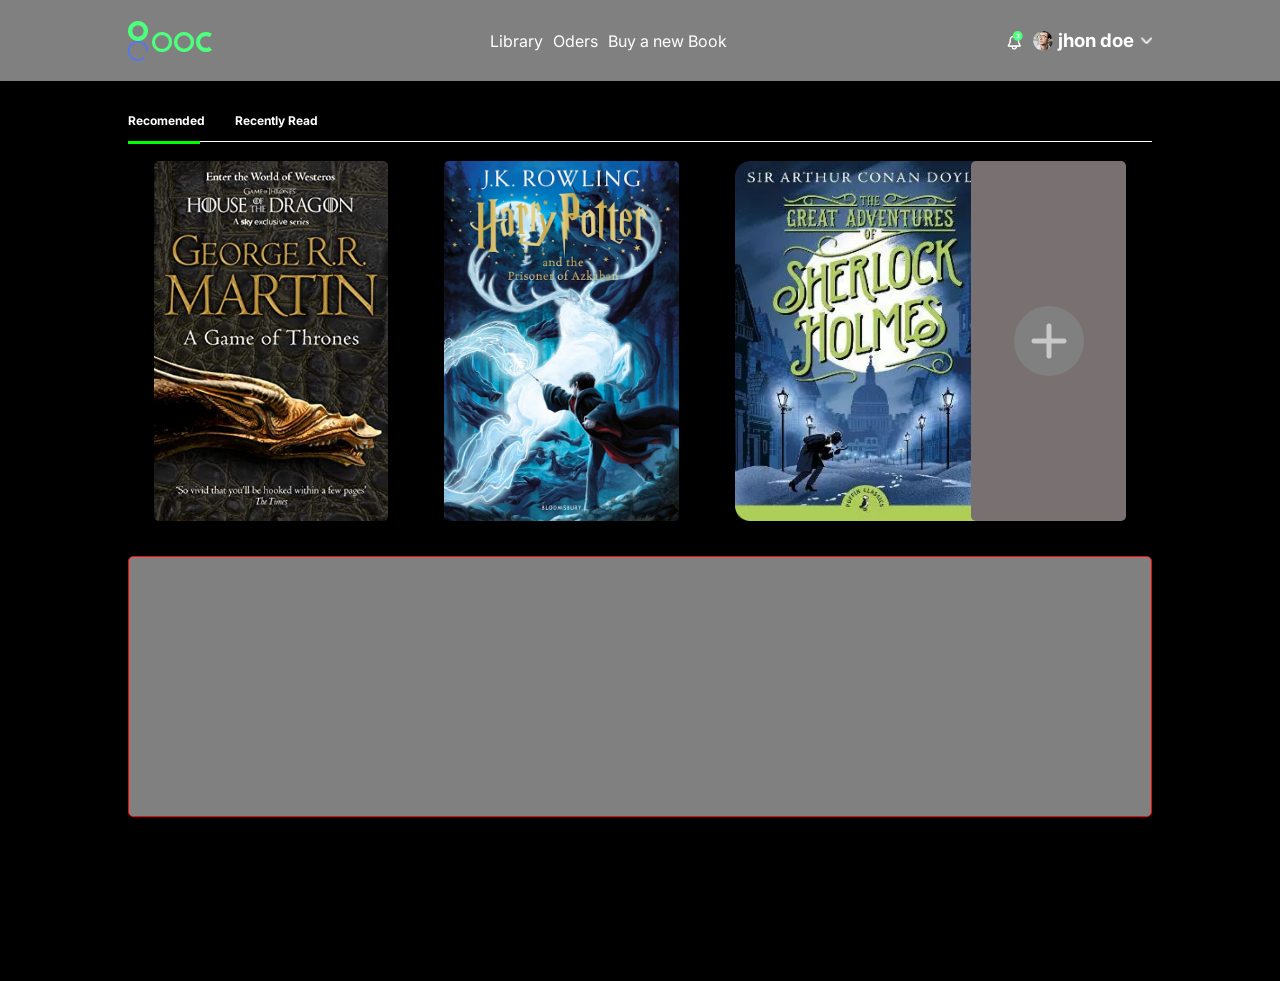
==== index.html @ 8d1c8d49 "add ui for now rest of backend later" ====
<!DOCTYPE html>
<html lang="en">

<head>
    <meta charset="UTF-8">
    <meta name="viewport" content="width=device-width, initial-scale=1.0">
    <title>Document</title>
    <link rel="stylesheet" href="style.css">
</head>

<body>
    <section class="top-header">
        <div class="top-header-container">
            <img src="./assets/images/logo.png" height="40" width="auto" alt="">
            <ul>
                <li>Library</li>
                <li>Oders</li>
                <li>Buy a new Book</li>
            </ul>
            <div class="notifications">
                <img src="./assets/icouns/notification-bell.png" alt="">
                <img src="./assets/icouns/profile pic.png" alt="">
                <h3>jhon doe</h3>
                <img class="arrow" src="./assets/icouns/down arrow.png" alt="">
            </div>

        </div>
    </section>
    <section class="bottom">
        <div class="bottom-recomended">
            <h1>Recomended</h1>
            <h1>Recently Read</h1>
        </div>
        <div class="bottom-line">
            <div class="green-line"></div>
        </div>

        <section class="card-grid">
            <div class="cards"><img src="./assets/images/game-of-thrones-the.jpg" alt=""></div>
            <div class="cards"><img src="./assets/images/harry-potter.jpg" alt=""></div>
            <div class="cards"><img src="./assets/images/sherlock-holems.jpg" alt=""></div>
            <div class="cards"></div>
            <div class="add-items cards">
                <div class="add-items__round-button">
                    <img src="./assets/icouns/cross.png" alt="">
                </div>
            </div>
        </section>
        <section class="book-details">
            
        </section>
    </section>


    <script src="autoRefresh.js"></script>
    <body>

</html>
---- style.css ----
@import url('https://fonts.googleapis.com/css2?family=Inter:wght@400;500;700&display=swap');

* {
    margin: 0;
    padding: 0;
    box-sizing: border-box;
    font-family: 'Inter';
}     

body {
    overflow: hidden;
} 

.top-header {
    background-color: gray;
    height: 9vh;
    /* border: 1px solid #ff0000; */
    display: flex;
    flex-direction: column;
    justify-content: center;
}

.top-header-container {
    display: flex;
    justify-content: space-between;
    align-items: center;
    color: white;
    margin: 0 10%;
    /* border: 1px solid #07e612; */
}

  
.top-header-container > ul {
    display: flex;
    flex-direction: row;
    gap: 10px;
}

.top-header-container > ul > li {
    list-style: none;
}

.top-header-container > .notifications {
    display: flex;
    flex-direction: row;
    justify-content: center;
    align-items: center;
}

.top-header-container > .notifications > img:not(.arrow) {
    height: 20px;
    width: auto;
    margin: 5px;
}

.top-header-container > .notifications > .arrow {
    height: 7px;
    width: auto;
    margin-left: 6px;
}

.bottom {
    background-color: black;
    height: 100vh;
    color: white;
    font-size: 0.5rem;
}

.bottom-recomended {
    display: flex;
    gap: 30px;
    /* margin: 0 10%; */
    padding: 2.5% 10% 1% 10%;
}

.bottom-line {
    background-color: #fff;
    height: 1px;
    margin: 0 10%;
}

.green-line {
    background-color: rgb(0, 255, 0);
    height: 3px;
    width: 7%;
}

.card-grid {
    display: flex;
    flex-direction: row;
    justify-content: space-between;
    /* border: 10px solid red; */
    height: 40%;
    width: 76%;
    margin: 1.5% auto 0 auto;
    /* background-color: #fff; */
}

.cards > img {
    height: 100%;
    width: auto;
    border-radius: 5px;
}

.card-grid > .add-items {
    /* height: 100%; */
    width: 16%;
    background-color: #797171;
    display: flex;
    justify-content: center;
    align-items: center;
    border-radius: 5px;
    margin-left: -14%;
}

.card-grid > .cards:hover {
    box-shadow: 0 0 30px #3491fc;
}

.add-items__round-button {
    height: 70px;
    width: 70px;
    border-radius: 50px;
    background-color: gray ;
    display: flex;
    justify-content: center;
    align-items: center;
}

.book-details {
    background-color: gray;
    border: 1px solid #fa0404;
    margin: 2.7% 10% 0 10%;
    height: 29%;
    border-radius: 5px;
}
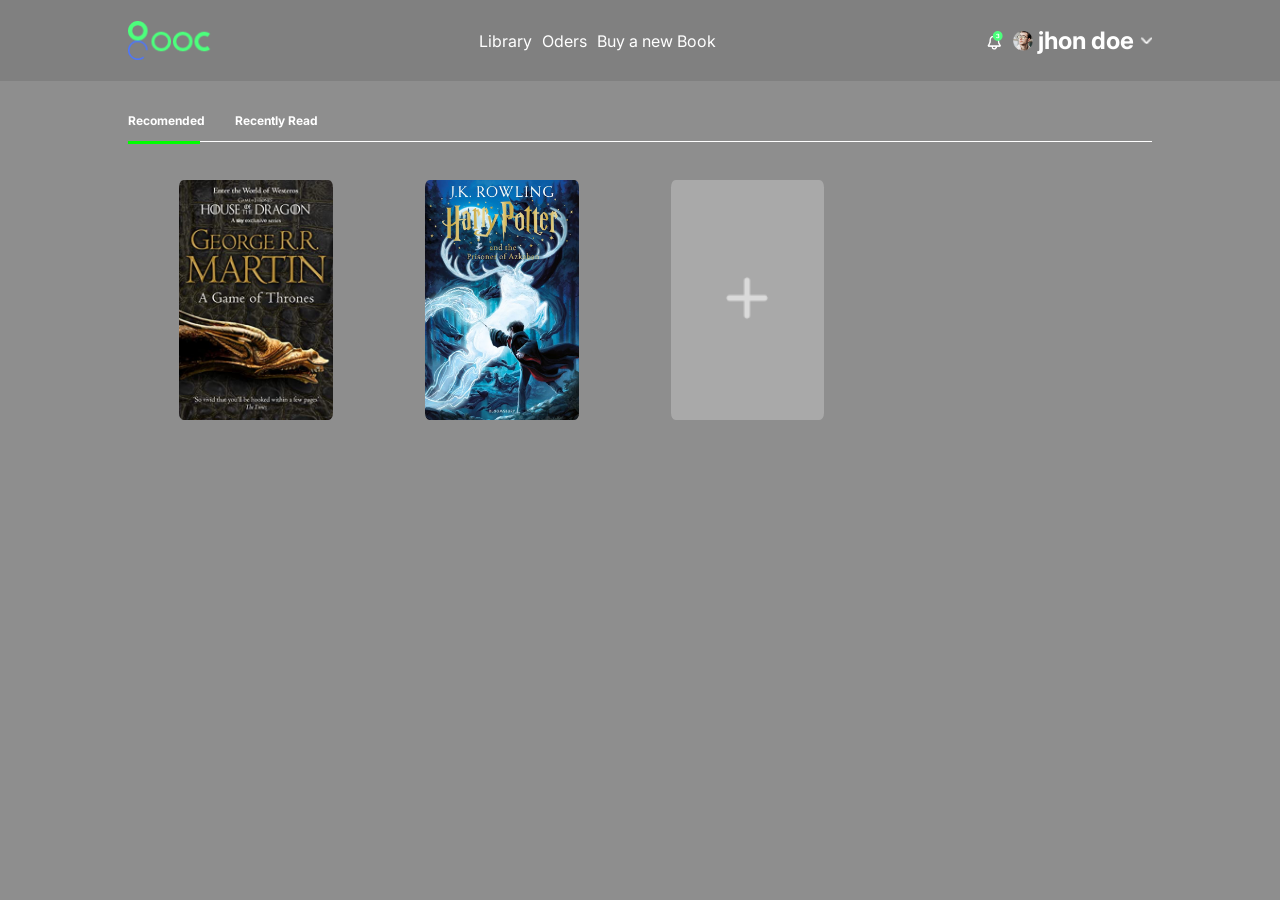
==== commit 3d45972f: "mvp is done" ====
--- a/index.html
+++ b/index.html
@@ -9,23 +9,26 @@
 </head>
 
 <body>
+    <!-- Top Navigaigation section start  -->
     <section class="top-header">
         <div class="top-header-container">
-            <img src="./assets/images/logo.png" height="40" width="auto" alt="">
+            <img src="./assets/images/logo.png" height="39" width="auto" alt="">
             <ul>
                 <li>Library</li>
                 <li>Oders</li>
                 <li>Buy a new Book</li>
             </ul>
             <div class="notifications">
-                <img src="./assets/icouns/notification-bell.png" alt="">
+                <img src="../assets/icouns/notification-bell.png" alt="">
                 <img src="./assets/icouns/profile pic.png" alt="">
-                <h3>jhon doe</h3>
-                <img class="arrow" src="./assets/icouns/down arrow.png" alt="">
+                <h2>jhon doe</h3>
+                    <img class="arrow" src="./assets/icouns/down arrow.png" alt="">
             </div>
-
         </div>
     </section>
+    <!-- Top Navigaigation section end -->
+
+    <!-- Top Recomended section start -->
     <section class="bottom">
         <div class="bottom-recomended">
             <h1>Recomended</h1>
@@ -34,25 +37,20 @@
         <div class="bottom-line">
             <div class="green-line"></div>
         </div>
+    </section>
+    <!-- Top Recomended section end -->
 
-        <section class="card-grid">
-            <div class="cards"><img src="./assets/images/game-of-thrones-the.jpg" alt=""></div>
-            <div class="cards"><img src="./assets/images/harry-potter.jpg" alt=""></div>
-            <div class="cards"><img src="./assets/images/sherlock-holems.jpg" alt=""></div>
-            <div class="cards"></div>
-            <div class="add-items cards">
-                <div class="add-items__round-button">
-                    <img src="./assets/icouns/cross.png" alt="">
-                </div>
-            </div>
-        </section>
-        <section class="book-details">
-            
-        </section>
+    <!-- Middle Body section start-->
+    <section class="card-grid">
+        <div class="cards">
+           
+        </div>
+
     </section>
+    <!-- Middle Body section end-->
 
+    <script src="script.js"></script>
 
-    <script src="autoRefresh.js"></script>
     <body>
 
 </html>
--- a/style.css
+++ b/style.css
@@ -5,12 +5,14 @@
     padding: 0;
     box-sizing: border-box;
     font-family: 'Inter';
-}     
+}
 
 body {
-    overflow: hidden;
-} 
+    /* overflow: hidden; */
+    background-color: rgba(0, 0, 0, 0.445);
+}
 
+/* Top Navigation section start */
 .top-header {
     background-color: gray;
     height: 9vh;
@@ -29,39 +31,41 @@
     /* border: 1px solid #07e612; */
 }
 
-  
-.top-header-container > ul {
+
+.top-header-container>ul {
     display: flex;
     flex-direction: row;
     gap: 10px;
 }
 
-.top-header-container > ul > li {
+.top-header-container>ul>li {
     list-style: none;
 }
 
-.top-header-container > .notifications {
+.top-header-container>.notifications {
     display: flex;
     flex-direction: row;
     justify-content: center;
     align-items: center;
 }
 
-.top-header-container > .notifications > img:not(.arrow) {
+.top-header-container>.notifications>img:not(.arrow) {
     height: 20px;
     width: auto;
     margin: 5px;
 }
 
-.top-header-container > .notifications > .arrow {
+.top-header-container>.notifications>.arrow {
     height: 7px;
     width: auto;
     margin-left: 6px;
 }
 
+/* Top Navigation section end */
+
+/* Top Recomended section start  */
 .bottom {
-    background-color: black;
-    height: 100vh;
+    /* height: 100vh; */
     color: white;
     font-size: 0.5rem;
 }
@@ -85,52 +89,47 @@
     width: 7%;
 }
 
+/* Top Recomended section end  */
+
+
+.img-card > img {
+    border-radius: 3%;
+}
+
 .card-grid {
     display: flex;
-    flex-direction: row;
-    justify-content: space-between;
-    /* border: 10px solid red; */
-    height: 40%;
-    width: 76%;
-    margin: 1.5% auto 0 auto;
-    /* background-color: #fff; */
+    flex-direction: column;
+    width: 80%;
+    /* border: 2px solid red ; */
+    /* background-color: rgb(255, 255, 255); */
+    margin: 3% 3% 1% 14%;
 }
 
-.cards > img {
-    height: 100%;
-    width: auto;
-    border-radius: 5px;
+.cards {
+    display: grid;
+    grid-template-columns: repeat(4, 15%);
+    grid-template-rows: repeat(auto, auto);
+    grid-gap: 9%;
 }
 
-.card-grid > .add-items {
-    /* height: 100%; */
-    width: 16%;
-    background-color: #797171;
-    display: flex;
-    justify-content: center;
-    align-items: center;
-    border-radius: 5px;
-    margin-left: -14%;
+
+/* .card-grid>.cards>.add-btn {
+    background-color: #ffffffd5;
+    border-radius: 50%;
+} */
+
+/* .img-card {
+    height: auto;
+    width: 82%;
+    } */
+    
+    .img-card:hover:not(.add-btn) {
+        box-shadow: 0 0 28px rgb(0, 183, 255);
+        transform: scale(1.1);
+        transition: box-shadow 0.1s ease-in-out;
+        border-radius: 7px;
+    /* border: 7px solid green;  */
+    /* overflow: hiodden; */
 }
 
-.card-grid > .cards:hover {
-    box-shadow: 0 0 30px #3491fc;
-}
-
-.add-items__round-button {
-    height: 70px;
-    width: 70px;
-    border-radius: 50px;
-    background-color: gray ;
-    display: flex;
-    justify-content: center;
-    align-items: center;
-}
-
-.book-details {
-    background-color: gray;
-    border: 1px solid #fa0404;
-    margin: 2.7% 10% 0 10%;
-    height: 29%;
-    border-radius: 5px;
-}+/* Middle Body section end */
